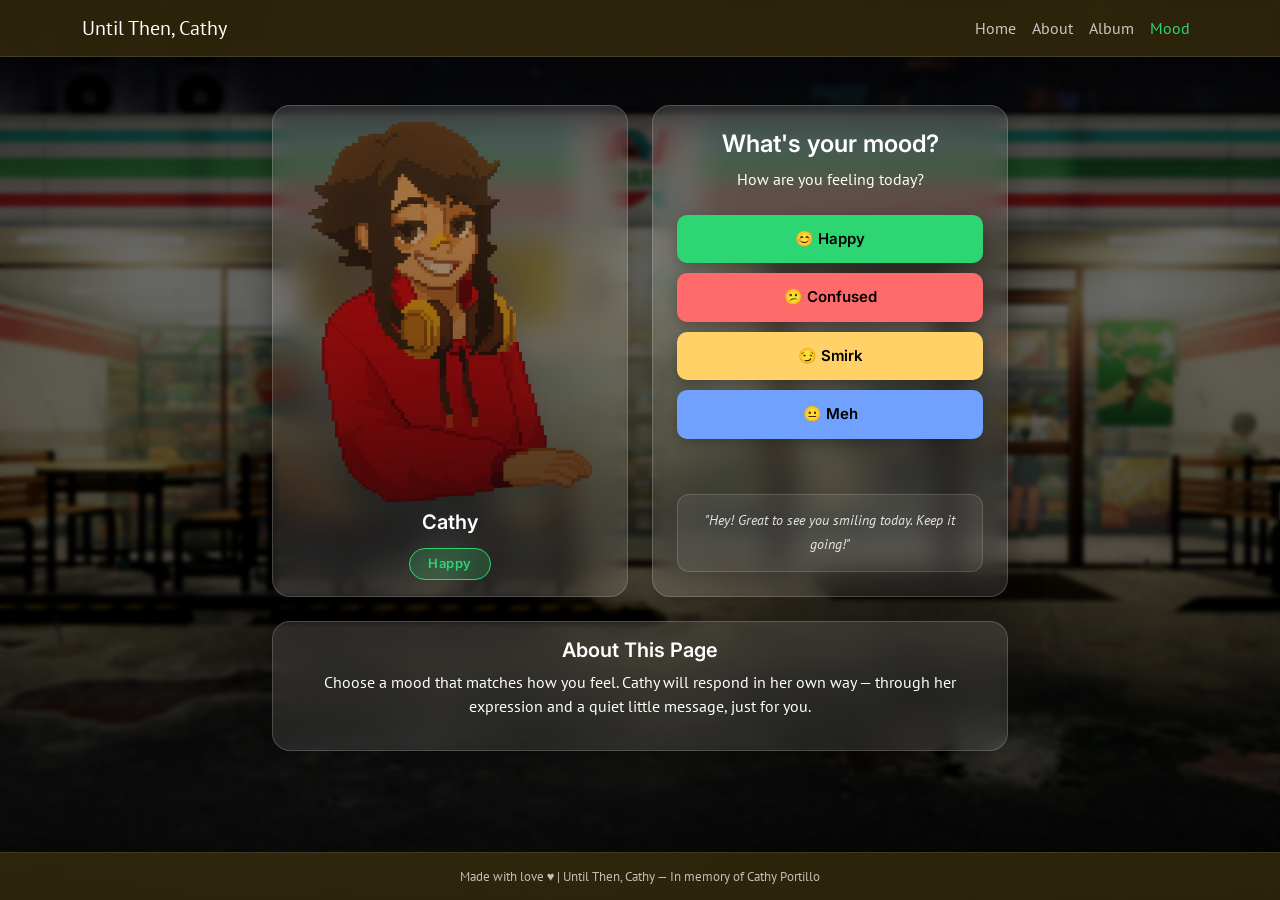
==== index.html @ 28a371dc "first commit" ====
<!DOCTYPE html>
<html lang="en">
<head>
    <meta charset="UTF-8">
    <meta name="viewport" content="width=device-width, initial-scale=1.0">
    <title>Until Then, Cathy — Mood</title>
    <link href="https://cdn.jsdelivr.net/npm/bootstrap@5.3.3/dist/css/bootstrap.min.css" rel="stylesheet">
    <link rel="stylesheet" href="design.css">
    <link rel="preconnect" href="https://fonts.googleapis.com">
    <link rel="preconnect" href="https://fonts.gstatic.com" crossorigin>
    <link href="https://fonts.googleapis.com/css2?family=Inter:ital,opsz,wght@0,14..32,100..900;1,14..32,100..900&family=PT+Sans:ital,wght@0,400;0,700;1,400;1,700&display=swap" rel="stylesheet">
</head>
<body>

    <div class="bg-overlay"></div>

    <!-- NAVBAR -->
   <nav class="navbar navbar-expand-sm">
        <div class="container">
            <a class="navbar-brand" href="home.html">Until Then, Cathy</a>
            <ul class="navbar-nav ms-auto">
                <li class="nav-item"><a class="nav-link" href="home.html">Home</a></li>
                <li class="nav-item"><a class="nav-link" href="About.html">About</a></li>
                <li class="nav-item"><a class="nav-link" href="album.html">Album</a></li>
                <li class="nav-item"><a class="nav-link active" href="index.html">Mood</a></li>
            </ul>
        </div>
    </nav>

    <!-- MOOD PAGE CONTENT -->
    <div class="container mt-5">
        <div class="row justify-content-center g-4">

            <!-- Cathy Image Card -->
            <div class="col-md-4">
                <div class="card p-3 text-center h-100 d-flex flex-column justify-content-between">
                    <div>
                        <img id="cathyImage" src="images/happy.png" alt="Cathy">
                    </div>
                    <div>
                        <h5 class="mt-2">Cathy</h5>
                        <!-- Mood label badge -->
                        <span id="moodBadge" class="mood-badge mood-happy">Happy</span>
                    </div>
                </div>
            </div>

            
            <div class="col-md-4">
                <div class="card p-4 text-center h-100 d-flex flex-column justify-content-between">
                    <div>
                        <h4>What's your mood?</h4>
                        <p class="mb-4">How are you feeling today?</p>

                        <div class="button-group">
                            <button id="happybtn" class="cathy-btn" data-mood="happy">😊 Happy</button>
                            <button id="confusebtn" class="cathy-btn" data-mood="confuse">😕 Confused</button>
                            <button id="smirkbtn" class="cathy-btn" data-mood="smirk">😏 Smirk</button>
                            <button id="mehbtn" class="cathy-btn" data-mood="meh">😐 Meh</button>
                        </div>
                    </div>

                    
                    <div id="cathyQuoteBox" class="cathy-quote-box mt-4">
                        <p id="cathyQuote" class="cathy-quote-text">"Hey! Great to see you smiling today. Keep it going!"</p>
                    </div>
                </div>
            </div>

        </div>

        
        <div class="row mt-4 mb-5">
            <div class="col-md-8 mx-auto">
                <div class="card p-3 text-center">
                    <h5>About This Page</h5>
                    <p>Choose a mood that matches how you feel. Cathy will respond in her own way — through her expression and a quiet little message, just for you.</p>
                </div>
            </div>
        </div>
    </div>

    <!-- FOOTER -->
    <footer class="site-footer">
        <p>Made with love &hearts; | Until Then, Cathy &mdash; In memory of Cathy Portillo</p>
    </footer>

    <script src="https://cdn.jsdelivr.net/npm/bootstrap@5.3.3/dist/js/bootstrap.bundle.min.js"></script>
    <script src="script.js"></script>
</body>
</html>
---- design.css ----
/* ===========================
   BASE
=========================== */
body {
    margin: 0;
    min-height: 100vh;
    background: url("images/7bg.png") no-repeat center center / cover;
    display: flex;
    flex-direction: column;
    font-family: 'PT Sans', sans-serif;
}

.bg-overlay {
    position: fixed;
    inset: 0;
    background: rgba(0, 0, 0, 0.58);
    backdrop-filter: blur(2px);
    z-index: 0;
}

body > * {
    position: relative;
    z-index: 1;
}

/* ===========================
   TYPOGRAPHY
=========================== */
h4, h5 {
    font-family: 'Inter', sans-serif;
    font-weight: 600;
}

p {
    font-family: 'PT Sans', sans-serif;
}

/* ===========================
   NAVBAR
=========================== */
nav {
    background: rgba(94, 76, 19, 0.45);
    backdrop-filter: blur(12px);
    -webkit-backdrop-filter: blur(12px);
    border-bottom: 1px solid rgba(255, 255, 255, 0.12);
    padding: 14px 30px;
}

.navbar-brand,
.nav-link {
    color: white !important;
}

.nav-link {
    opacity: 0.75;
    transition: 0.2s ease;
}

.nav-link:hover,
.nav-link.active {
    opacity: 1;
    color: #2ED573 !important;
}

/* ===========================
   CARD (glassmorphism)
=========================== */
.card {
    background: rgba(255, 255, 255, 0.10);
    border: 1px solid rgba(255, 255, 255, 0.18);
    backdrop-filter: blur(14px);
    -webkit-backdrop-filter: blur(14px);
    border-radius: 18px;
    color: white;
    box-shadow: 0 8px 32px rgba(0, 0, 0, 0.35);
}

/* ===========================
   HOME PAGE — HERO
=========================== */
.hero-section {
    padding-bottom: 1rem;
}

.cathy-hero-frame {
    position: relative;
    display: inline-block;
    border-radius: 20px;
    overflow: hidden;
    border: 2px solid rgba(255, 255, 255, 0.25);
    box-shadow: 0 12px 40px rgba(0, 0, 0, 0.5);
    max-width: 360px;
    width: 100%;
}

.cathy-hero-img {
    width: 100%;
    height: 420px;
    object-fit: cover;
    display: block;
    transition: transform 0.4s ease;
}

.cathy-hero-frame:hover .cathy-hero-img {
    transform: scale(1.03);
}

.cathy-hero-label {
    position: absolute;
    bottom: 0;
    left: 0;
    right: 0;
    background: linear-gradient(to top, rgba(0,0,0,0.75), transparent);
    color: white;
    font-family: 'Inter', sans-serif;
    font-weight: 600;
    font-size: 18px;
    padding: 20px 16px 14px;
    letter-spacing: 0.5px;
}

/* Home text */
.home-badge {
    display: inline-block;
    background: rgba(46, 213, 115, 0.18);
    border: 1px solid rgba(46, 213, 115, 0.4);
    color: #2ED573;
    font-size: 12px;
    font-family: 'Inter', sans-serif;
    font-weight: 600;
    letter-spacing: 1.5px;
    text-transform: uppercase;
    padding: 4px 14px;
    border-radius: 20px;
}

.home-title {
    font-family: 'Inter', sans-serif;
    font-size: 2.6rem;
    font-weight: 700;
    color: white;
    line-height: 1.2;
    margin-bottom: 0.5rem;
}

.home-name {
    color: #2ED573;
}

.home-tagline {
    color: rgba(255,255,255,0.65);
    font-size: 15px;
    margin-bottom: 0;
}

.home-divider {
    border-color: rgba(255,255,255,0.15);
    margin: 1.2rem 0;
}

.home-desc {
    color: rgba(255,255,255,0.85);
    font-size: 15px;
    line-height: 1.75;
}

.cathy-cta-btn {
    display: inline-block;
    background-color: #2ED573;
    color: black;
    font-family: 'Inter', sans-serif;
    font-weight: 600;
    font-size: 15px;
    padding: 12px 28px;
    border-radius: 10px;
    text-decoration: none;
    transition: all 0.2s ease;
    box-shadow: 0 4px 16px rgba(46, 213, 115, 0.35);
}

.cathy-cta-btn:hover {
    background-color: #25c265;
    transform: translateY(-2px);
    box-shadow: 0 6px 20px rgba(46, 213, 115, 0.45);
    color: black;
}

/* ===========================
   HOME PAGE — MEMORY CARDS
=========================== */
.memory-card {
    padding: 10px 8px;
}

.memory-icon {
    font-size: 2rem;
    margin-bottom: 10px;
}

.memory-card h5 {
    color: white;
    font-size: 16px;
    margin-bottom: 6px;
}

.memory-card p {
    color: rgba(255,255,255,0.7);
    font-size: 14px;
    line-height: 1.65;
}

/* ===========================
   HOME PAGE — QUOTE SECTION
=========================== */
.quote-card {
    border-left: 3px solid #2ED573;
}

.quote-text {
    font-family: 'PT Sans', sans-serif;
    font-style: italic;
    font-size: 1.1rem;
    color: rgba(255,255,255,0.9);
    margin-bottom: 8px;
}

.quote-attr {
    font-size: 13px;
    color: rgba(255,255,255,0.45);
    font-family: 'Inter', sans-serif;
}

/* ===========================
   MOOD PAGE — IMAGE
=========================== */
#cathyImage {
    width: 100%;
    height: 380px;
    object-fit: contain;
    transition: opacity 0.25s ease;
}

/* ===========================
   MOOD PAGE — BADGES
=========================== */
.mood-badge {
    display: inline-block;
    font-family: 'Inter', sans-serif;
    font-weight: 600;
    font-size: 13px;
    padding: 5px 18px;
    border-radius: 20px;
    letter-spacing: 0.5px;
    margin-top: 6px;
    transition: all 0.3s ease;
}

.mood-happy  { background: rgba(46,213,115,0.2);  border: 1px solid #2ED573; color: #2ED573; }
.mood-confuse{ background: rgba(255,107,107,0.2); border: 1px solid #FF6B6B; color: #FF6B6B; }
.mood-smirk  { background: rgba(255,209,102,0.2); border: 1px solid #FFD166; color: #FFD166; }
.mood-meh    { background: rgba(112,161,255,0.2); border: 1px solid #70A1FF; color: #70A1FF; }

/* ===========================
   MOOD PAGE — BUTTONS
=========================== */
#happybtn  { background-color: #2ED573; }
#confusebtn{ background-color: #FF6B6B; }
#smirkbtn  { background-color: #FFD166; }
#mehbtn    { background-color: #70A1FF; }

.cathy-btn {
    width: 100%;
    padding: 13px;
    margin-bottom: 10px;
    border: none;
    border-radius: 10px;
    color: black;
    font-weight: 600;
    font-family: 'Inter', sans-serif;
    font-size: 15px;
    cursor: pointer;
    transition: all 0.2s ease;
    box-shadow: 0 4px 14px rgba(0,0,0,0.25);
}

.cathy-btn:hover {
    transform: scale(1.03);
    filter: brightness(1.1);
}

.cathy-btn:active {
    transform: scale(0.98);
}

/* ===========================
   MOOD PAGE — QUOTE BOX
=========================== */
.cathy-quote-box {
    background: rgba(255,255,255,0.07);
    border: 1px solid rgba(255,255,255,0.15);
    border-radius: 12px;
    padding: 14px 18px;
}

.cathy-quote-text {
    font-style: italic;
    font-size: 14px;
    color: rgba(255,255,255,0.85);
    margin: 0;
    line-height: 1.7;
    transition: opacity 0.25s ease;
}

/* ===========================
   FOOTER
=========================== */
.site-footer {
    margin-top: auto;
    padding: 14px 0;
    text-align: center;
    background: rgba(94, 76, 19, 0.45);
    backdrop-filter: blur(10px);
    border-top: 1px solid rgba(255, 255, 255, 0.1);
}

.site-footer p {
    margin: 0;
    font-size: 13px;
    color: rgba(255, 255, 255, 0.7);
}

/* ===========================
   ABOUT PAGE (reusable)
=========================== */
.about-hero-img {
    width: 100%;
    max-width: 300px;
    border-radius: 16px;
    border: 2px solid rgba(255,255,255,0.2);
    box-shadow: 0 8px 28px rgba(0,0,0,0.4);
}

/* ===========================
   ALBUM PAGE
=========================== */
.album-card {
    padding: 0;
    overflow: hidden;
    transition: transform 0.25s ease, box-shadow 0.25s ease;
}

.album-card:hover {
    transform: translateY(-5px);
    box-shadow: 0 16px 40px rgba(0, 0, 0, 0.5);
}

.album-img-wrap {
    width: 100%;
    height: 220px;
    overflow: hidden;
    background: rgba(255, 255, 255, 0.05);
    display: flex;
    align-items: center;
    justify-content: center;
}

.album-img {
    width: 100%;
    height: 100%;
    object-fit: cover;
    display: block;
    transition: transform 0.35s ease;
}

.album-card:hover .album-img {
    transform: scale(1.06);
}

.album-info {
    padding: 14px 16px 16px;
    border-top: 1px solid rgba(255, 255, 255, 0.1);
}

.album-desc {
    font-size: 14px;
    color: rgba(255, 255, 255, 0.85);
    margin: 0 0 6px;
    line-height: 1.6;
}

.album-date {
    font-size: 12px;
    color: rgba(255, 255, 255, 0.4);
    font-family: 'Inter', sans-serif;
    font-style: italic;
}
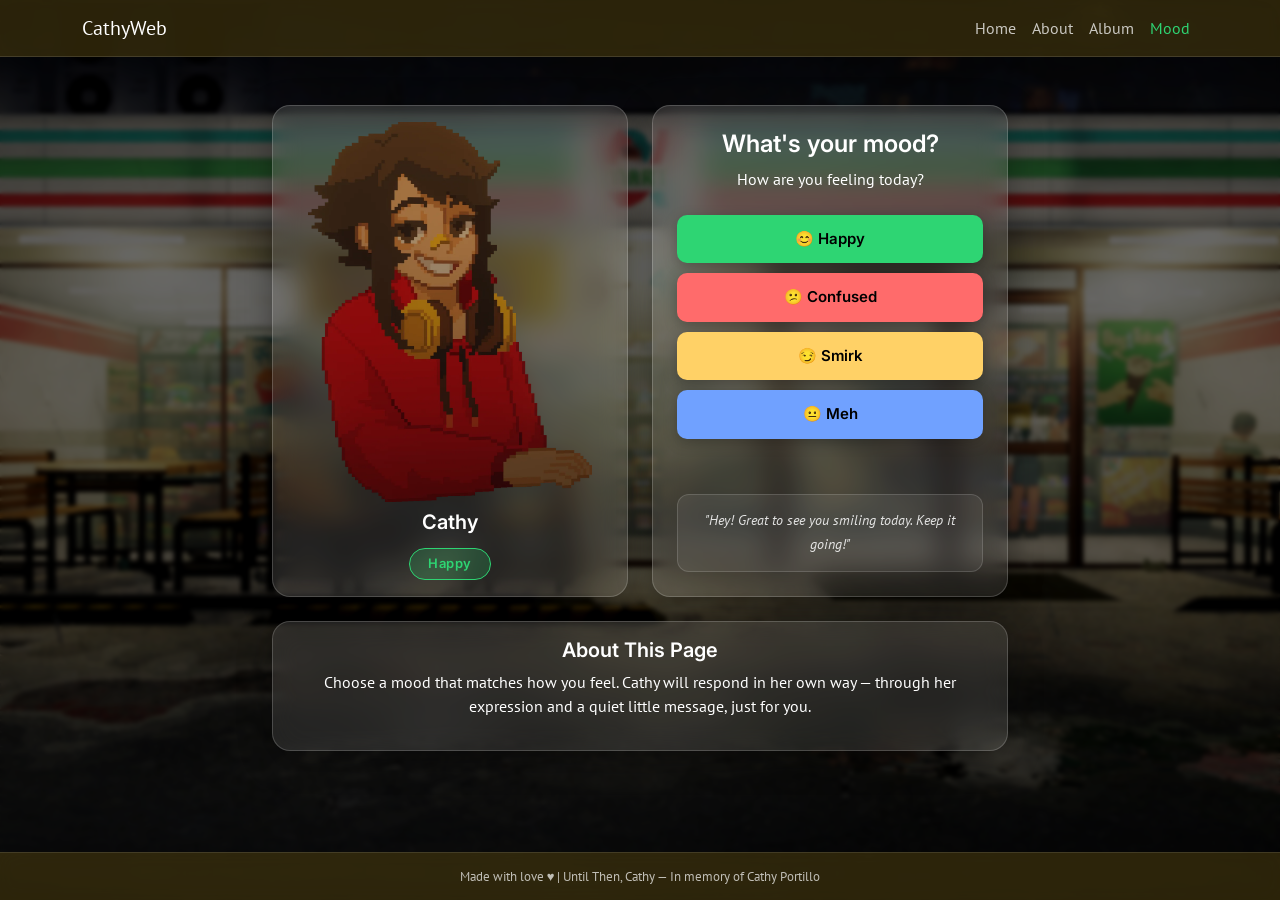
==== commit 9f751d6b: "change nav name in home" ====
--- a/index.html
+++ b/index.html
@@ -17,7 +17,7 @@
     <!-- NAVBAR -->
    <nav class="navbar navbar-expand-sm">
         <div class="container">
-            <a class="navbar-brand" href="home.html">Until Then, Cathy</a>
+            <a class="navbar-brand" href="home.html">CathyWeb</a>
             <ul class="navbar-nav ms-auto">
                 <li class="nav-item"><a class="nav-link" href="home.html">Home</a></li>
                 <li class="nav-item"><a class="nav-link" href="About.html">About</a></li>
--- a/design.css
+++ b/design.css
@@ -393,4 +393,36 @@
     color: rgba(255, 255, 255, 0.4);
     font-family: 'Inter', sans-serif;
     font-style: italic;
+}
+
+/* ===========================
+   ALBUM MODAL
+=========================== */
+.custom-modal {
+    background: rgba(30, 30, 30, 0.75);
+    border: 1px solid rgba(255, 255, 255, 0.15);
+    backdrop-filter: blur(16px);
+    -webkit-backdrop-filter: blur(16px);
+    border-radius: 18px;
+    color: white;
+    box-shadow: 0 12px 40px rgba(0, 0, 0, 0.5);
+}
+
+.custom-modal .modal-header {
+    border-bottom: 1px solid rgba(255, 255, 255, 0.1);
+}
+
+.modal-desc {
+    font-family: 'PT Sans', sans-serif;
+    font-size: 15px;
+    color: rgba(255, 255, 255, 0.85);
+    line-height: 1.6;
+    margin-bottom: 12px;
+}
+
+.modal-date {
+    font-size: 13px;
+    color: rgba(255, 255, 255, 0.5);
+    font-family: 'Inter', sans-serif;
+    font-style: italic;
 }
